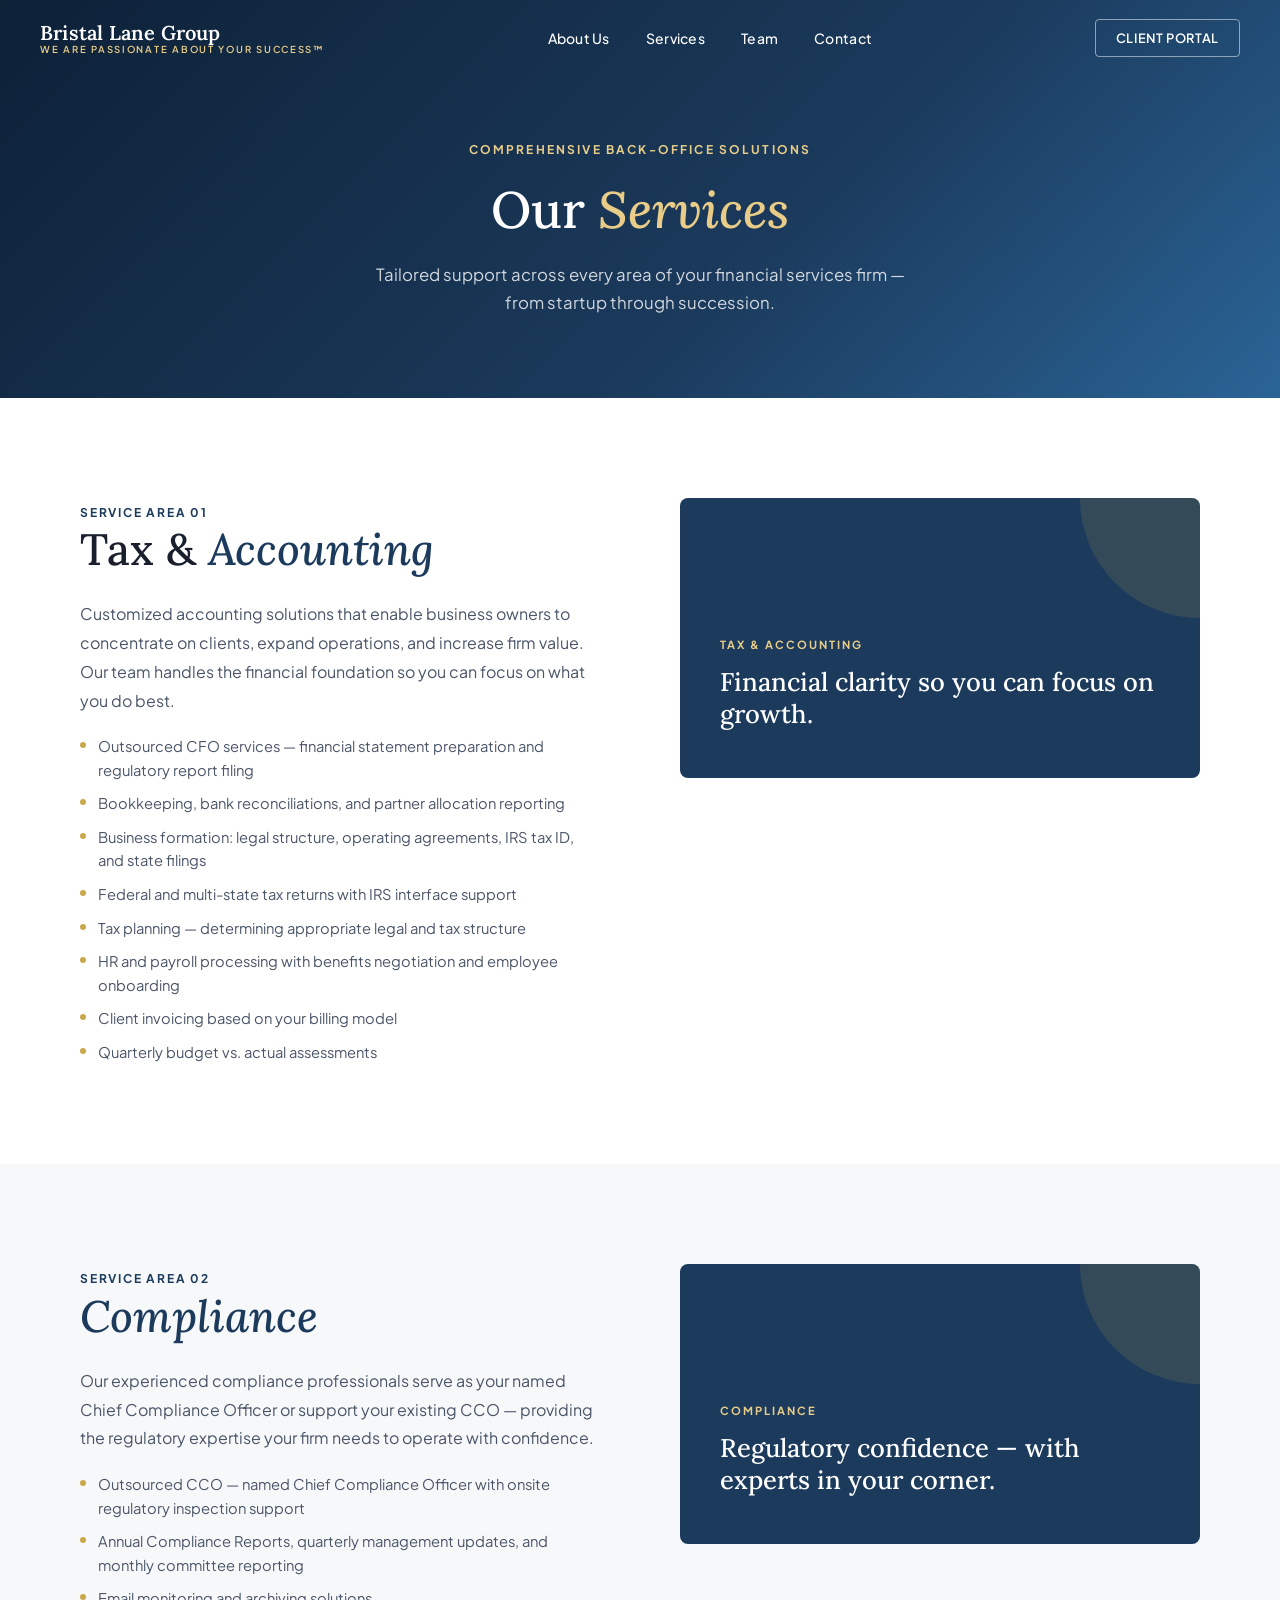
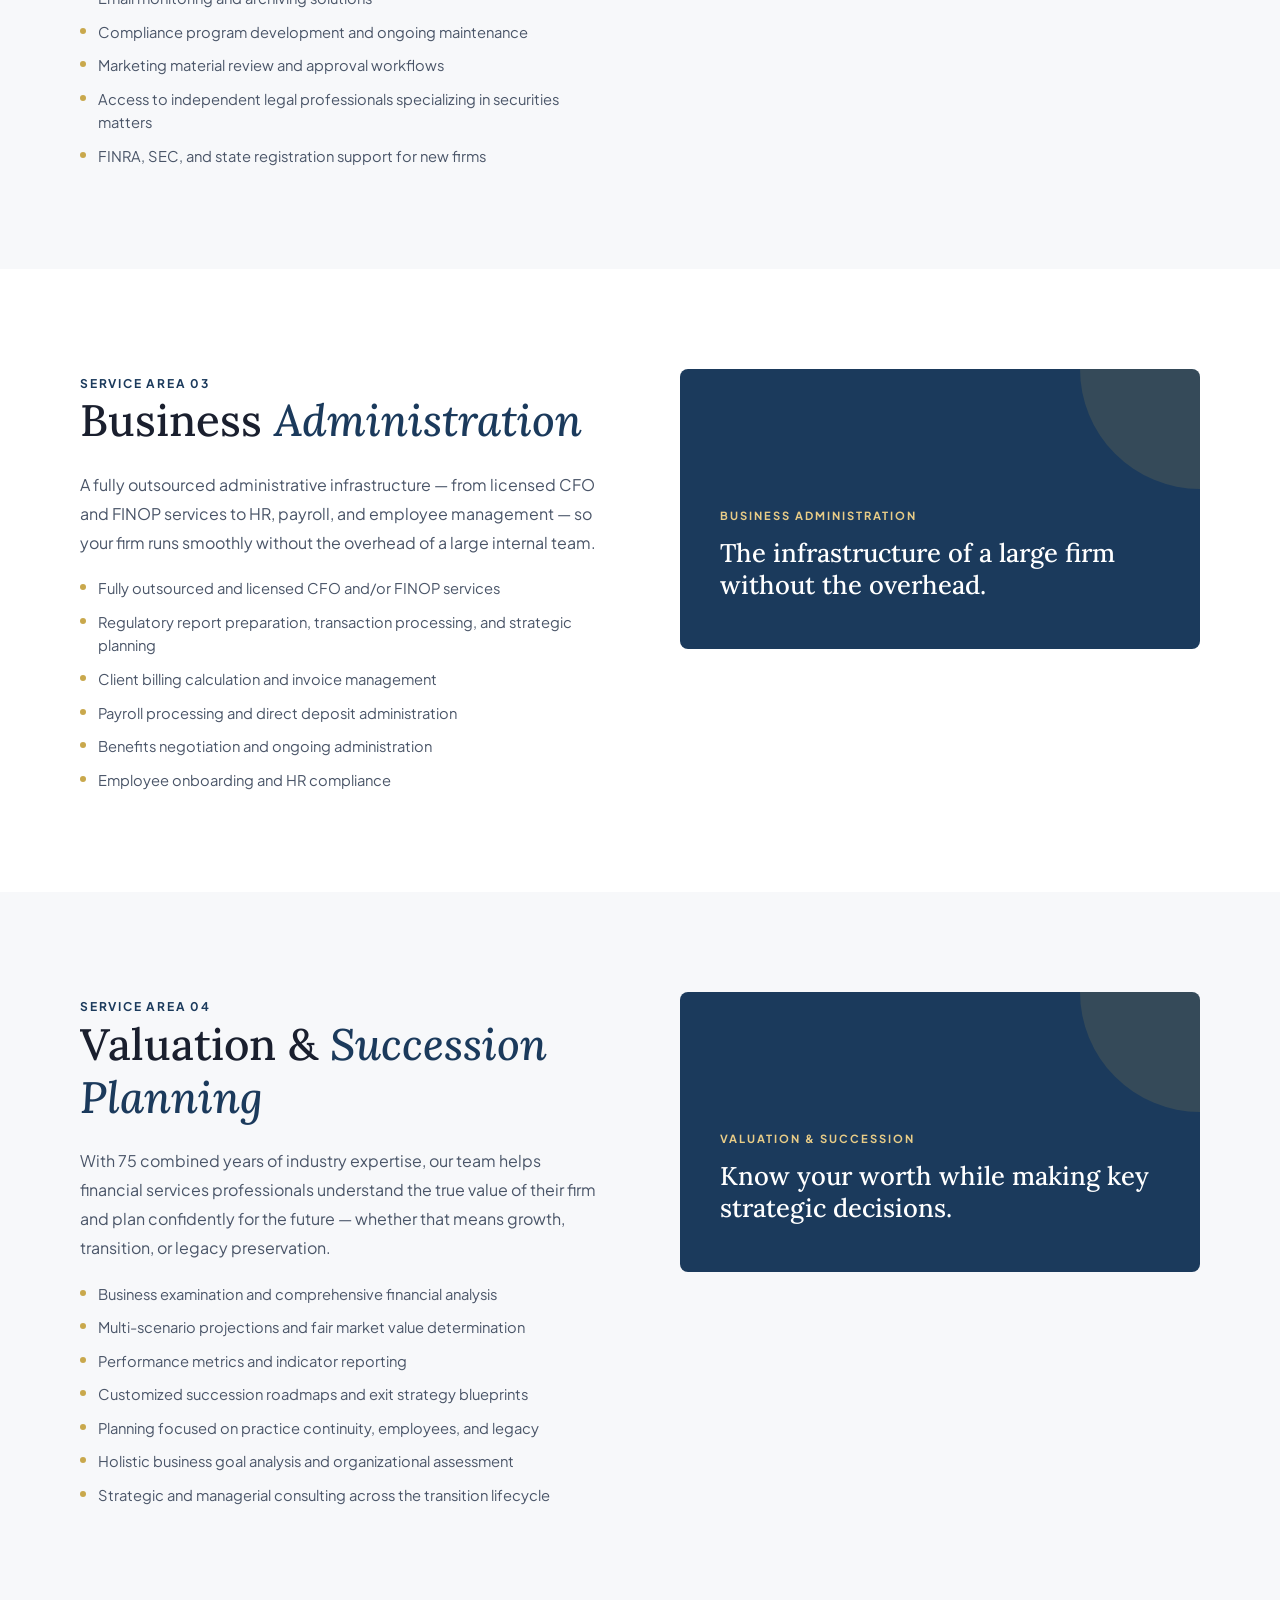
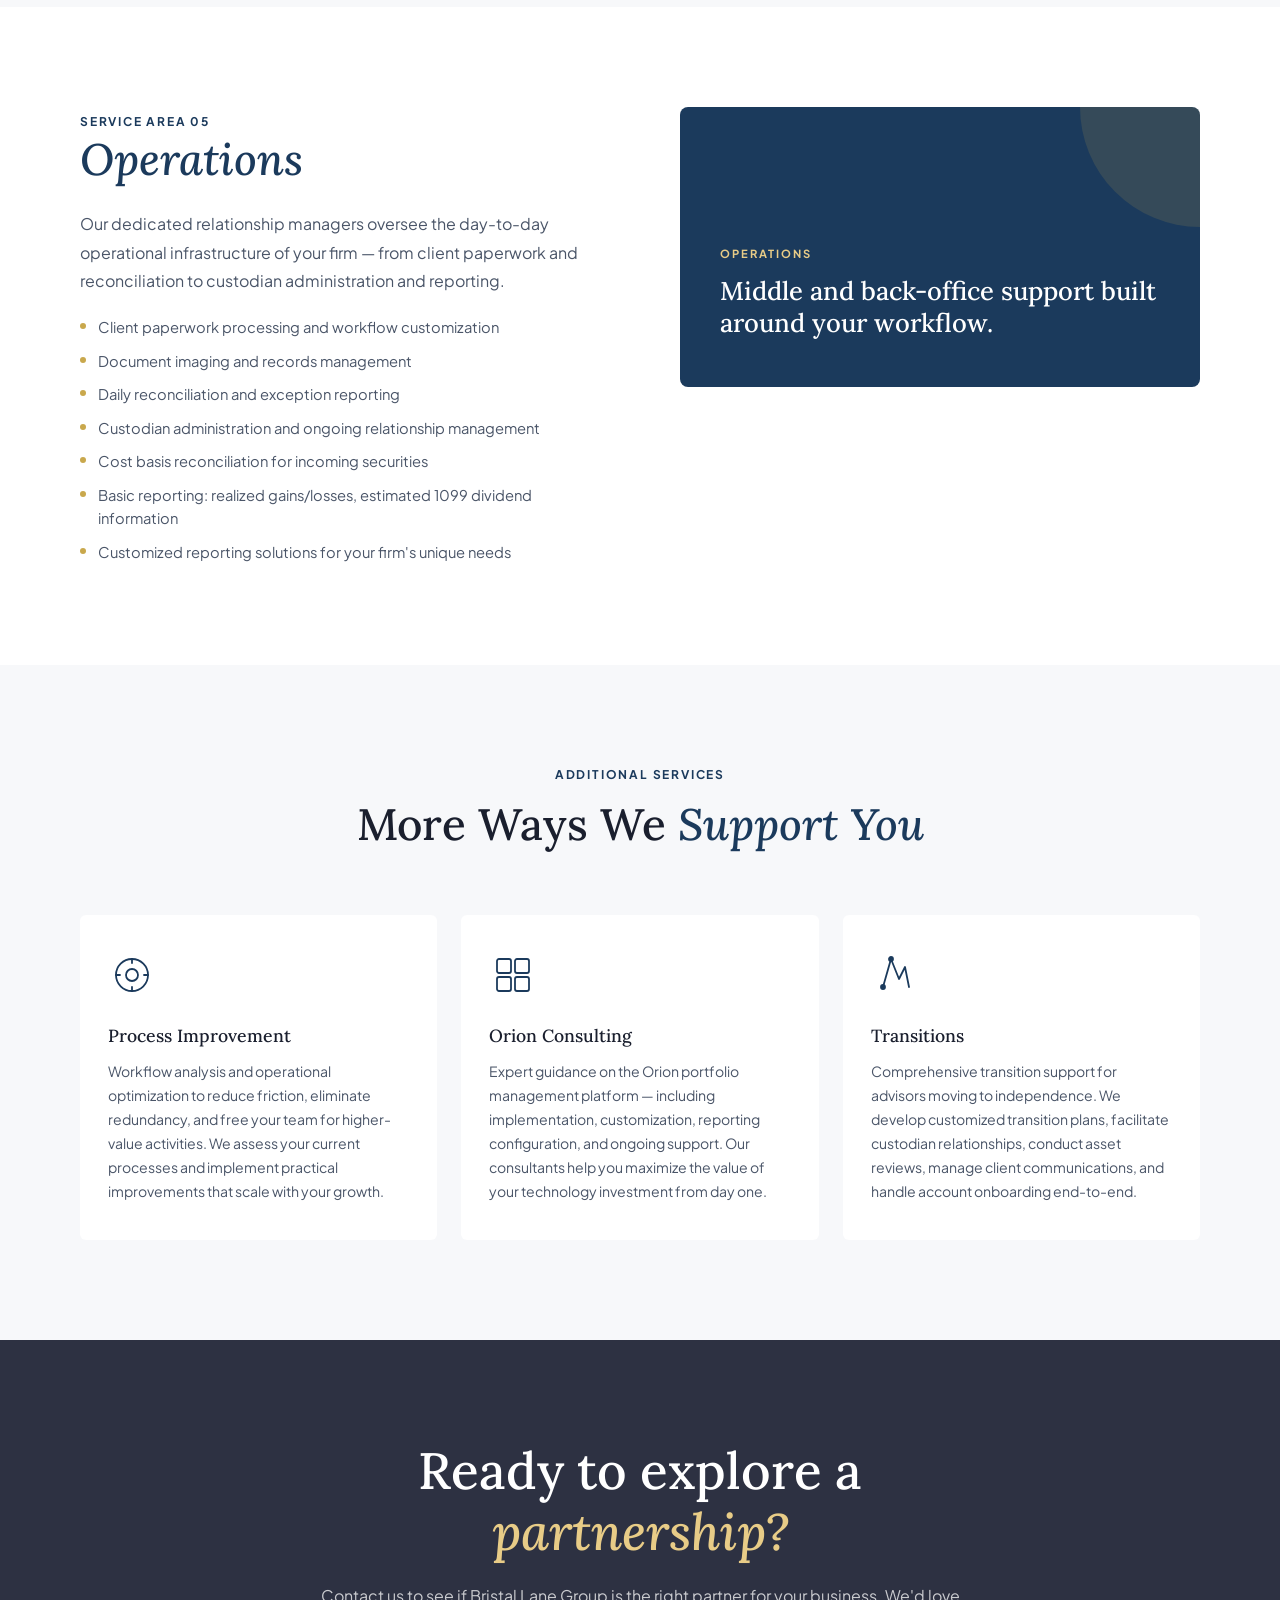
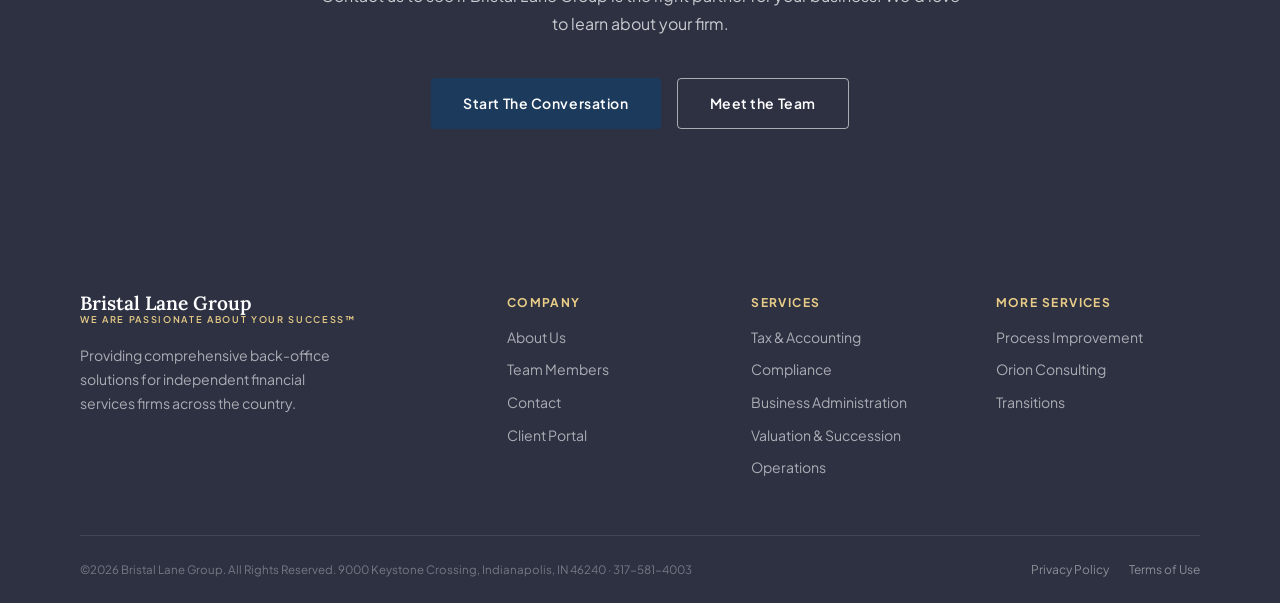
==== services.html @ e29c51ba "Initial commit: Bristal Lane Group website Co-Authored-By: Claude Sonnet 4.6 <noreply@anthropic.com>" ====
<!DOCTYPE html>
<html lang="en">
<head>
  <meta charset="UTF-8" />
  <meta name="viewport" content="width=device-width, initial-scale=1.0" />
  <title>Services — Bristal Lane Group</title>
  <link rel="preconnect" href="https://fonts.googleapis.com" />
  <link rel="preconnect" href="https://fonts.gstatic.com" crossorigin />
  <link href="https://fonts.googleapis.com/css2?family=Lora:ital,wght@0,400;0,500;0,600;0,700;1,400;1,500&family=Plus+Jakarta+Sans:wght@300;400;500;600;700&display=swap" rel="stylesheet" />
  <link rel="stylesheet" href="styles.css" />
  <style>
    .service-detail-section { padding: var(--section-pad) 0; }
    .service-detail-section:nth-child(even) { background: var(--grey-bg); }
    .service-detail-grid {
      display: grid;
      grid-template-columns: 1fr 1fr;
      gap: 80px;
      align-items: start;
    }
    .service-detail-grid.reverse { direction: rtl; }
    .service-detail-grid.reverse > * { direction: ltr; }
    .service-detail-header { margin-bottom: 24px; }
    .service-detail-header .section-eyebrow { margin-bottom: 10px; }
    .service-bullet-list { margin-top: 20px; display: flex; flex-direction: column; gap: 10px; }
    .service-bullet-list li {
      display: flex;
      gap: 12px;
      align-items: flex-start;
      font-size: 0.92rem;
      color: var(--text-mid);
      line-height: 1.6;
    }
    .service-bullet-list li::before {
      content: '';
      width: 6px; height: 6px;
      border-radius: 50%;
      background: var(--gold);
      flex-shrink: 0;
      margin-top: 7px;
    }
    .service-icon-large {
      width: 80px; height: 80px;
      color: var(--navy);
      opacity: 0.12;
      position: absolute;
      right: 0; top: 0;
    }
    .service-detail-visual {
      position: relative;
      background: var(--navy);
      border-radius: 8px;
      padding: 48px 40px;
      color: var(--white);
      min-height: 280px;
      display: flex;
      flex-direction: column;
      justify-content: flex-end;
    }
    .service-detail-visual .vis-eyebrow {
      font-size: 0.7rem;
      font-weight: 700;
      letter-spacing: 0.18em;
      text-transform: uppercase;
      color: var(--gold-light);
      margin-bottom: 12px;
    }
    .service-detail-visual h3 {
      font-family: var(--font-serif);
      font-size: 1.6rem;
      font-weight: 500;
      line-height: 1.25;
      color: var(--white);
    }
    .service-detail-visual .vis-accent {
      position: absolute;
      top: 0; right: 0;
      width: 120px; height: 120px;
      background: rgba(201,168,76,0.15);
      border-radius: 0 8px 0 100%;
    }
    @media (max-width: 1024px) {
      .service-detail-grid { grid-template-columns: 1fr; gap: 40px; }
      .service-detail-grid.reverse { direction: ltr; }
    }
  </style>
</head>
<body>

  <header class="site-header" id="site-header">
    <div class="nav-container">
      <a href="index.html" class="nav-logo">
        <div class="nav-logo-text">
          <span class="logo-name">Bristal Lane Group</span>
          <span class="logo-tagline">We are passionate about your success™</span>
        </div>
      </a>
      <nav class="nav-links">
        <a href="about.html">About Us</a>
        <a href="services.html">Services</a>
        <a href="team.html">Team</a>
        <a href="index.html#contact">Contact</a>
      </nav>
      <div class="nav-actions">
        <a href="https://www.onvio.us" class="btn-login" target="_blank" rel="noopener">Client Portal</a>
        <button class="nav-hamburger" id="nav-hamburger" aria-label="Open menu">
          <span></span><span></span><span></span>
        </button>
      </div>
    </div>
    <div class="mobile-menu" id="mobile-menu">
      <a href="about.html">About Us</a>
      <a href="services.html">Services</a>
      <a href="team.html">Team</a>
      <a href="index.html#contact">Contact</a>
      <a href="https://www.onvio.us" class="mobile-login" target="_blank" rel="noopener">Client Portal</a>
    </div>
  </header>

  <div class="page-hero">
    <div class="container">
      <p class="hero-eyebrow">Comprehensive Back-Office Solutions</p>
      <h1 class="section-heading light">Our <em>Services</em></h1>
      <p class="section-sub" style="color:rgba(255,255,255,0.8)">Tailored support across every area of your financial services firm — from startup through succession.</p>
    </div>
  </div>

  <!-- TAX & ACCOUNTING -->
  <section class="service-detail-section">
    <div class="container">
      <div class="service-detail-grid">
        <div data-reveal>
          <div class="service-detail-header">
            <span class="section-eyebrow">Service Area 01</span>
            <h2 class="section-heading">Tax &amp; <em>Accounting</em></h2>
          </div>
          <p class="body-copy">Customized accounting solutions that enable business owners to concentrate on clients, expand operations, and increase firm value. Our team handles the financial foundation so you can focus on what you do best.</p>
          <ul class="service-bullet-list">
            <li>Outsourced CFO services — financial statement preparation and regulatory report filing</li>
            <li>Bookkeeping, bank reconciliations, and partner allocation reporting</li>
            <li>Business formation: legal structure, operating agreements, IRS tax ID, and state filings</li>
            <li>Federal and multi-state tax returns with IRS interface support</li>
            <li>Tax planning — determining appropriate legal and tax structure</li>
            <li>HR and payroll processing with benefits negotiation and employee onboarding</li>
            <li>Client invoicing based on your billing model</li>
            <li>Quarterly budget vs. actual assessments</li>
          </ul>
        </div>
        <div class="service-detail-visual" data-reveal>
          <div class="vis-accent"></div>
          <p class="vis-eyebrow">Tax &amp; Accounting</p>
          <h3>Financial clarity so you can focus on growth.</h3>
        </div>
      </div>
    </div>
  </section>

  <!-- COMPLIANCE -->
  <section class="service-detail-section">
    <div class="container">
      <div class="service-detail-grid reverse">
        <div class="service-detail-visual" data-reveal>
          <div class="vis-accent"></div>
          <p class="vis-eyebrow">Compliance</p>
          <h3>Regulatory confidence — with experts in your corner.</h3>
        </div>
        <div data-reveal>
          <div class="service-detail-header">
            <span class="section-eyebrow">Service Area 02</span>
            <h2 class="section-heading"><em>Compliance</em></h2>
          </div>
          <p class="body-copy">Our experienced compliance professionals serve as your named Chief Compliance Officer or support your existing CCO — providing the regulatory expertise your firm needs to operate with confidence.</p>
          <ul class="service-bullet-list">
            <li>Outsourced CCO — named Chief Compliance Officer with onsite regulatory inspection support</li>
            <li>Annual Compliance Reports, quarterly management updates, and monthly committee reporting</li>
            <li>Email monitoring and archiving solutions</li>
            <li>Compliance program development and ongoing maintenance</li>
            <li>Marketing material review and approval workflows</li>
            <li>Access to independent legal professionals specializing in securities matters</li>
            <li>FINRA, SEC, and state registration support for new firms</li>
          </ul>
        </div>
      </div>
    </div>
  </section>

  <!-- BUSINESS ADMINISTRATION -->
  <section class="service-detail-section">
    <div class="container">
      <div class="service-detail-grid">
        <div data-reveal>
          <div class="service-detail-header">
            <span class="section-eyebrow">Service Area 03</span>
            <h2 class="section-heading">Business <em>Administration</em></h2>
          </div>
          <p class="body-copy">A fully outsourced administrative infrastructure — from licensed CFO and FINOP services to HR, payroll, and employee management — so your firm runs smoothly without the overhead of a large internal team.</p>
          <ul class="service-bullet-list">
            <li>Fully outsourced and licensed CFO and/or FINOP services</li>
            <li>Regulatory report preparation, transaction processing, and strategic planning</li>
            <li>Client billing calculation and invoice management</li>
            <li>Payroll processing and direct deposit administration</li>
            <li>Benefits negotiation and ongoing administration</li>
            <li>Employee onboarding and HR compliance</li>
          </ul>
        </div>
        <div class="service-detail-visual" data-reveal>
          <div class="vis-accent"></div>
          <p class="vis-eyebrow">Business Administration</p>
          <h3>The infrastructure of a large firm without the overhead.</h3>
        </div>
      </div>
    </div>
  </section>

  <!-- VALUATION & SUCCESSION -->
  <section class="service-detail-section">
    <div class="container">
      <div class="service-detail-grid reverse">
        <div class="service-detail-visual" data-reveal>
          <div class="vis-accent"></div>
          <p class="vis-eyebrow">Valuation &amp; Succession</p>
          <h3>Know your worth while making key strategic decisions.</h3>
        </div>
        <div data-reveal>
          <div class="service-detail-header">
            <span class="section-eyebrow">Service Area 04</span>
            <h2 class="section-heading">Valuation &amp; <em>Succession Planning</em></h2>
          </div>
          <p class="body-copy">With 75 combined years of industry expertise, our team helps financial services professionals understand the true value of their firm and plan confidently for the future — whether that means growth, transition, or legacy preservation.</p>
          <ul class="service-bullet-list">
            <li>Business examination and comprehensive financial analysis</li>
            <li>Multi-scenario projections and fair market value determination</li>
            <li>Performance metrics and indicator reporting</li>
            <li>Customized succession roadmaps and exit strategy blueprints</li>
            <li>Planning focused on practice continuity, employees, and legacy</li>
            <li>Holistic business goal analysis and organizational assessment</li>
            <li>Strategic and managerial consulting across the transition lifecycle</li>
          </ul>
        </div>
      </div>
    </div>
  </section>

  <!-- OPERATIONS -->
  <section class="service-detail-section">
    <div class="container">
      <div class="service-detail-grid">
        <div data-reveal>
          <div class="service-detail-header">
            <span class="section-eyebrow">Service Area 05</span>
            <h2 class="section-heading"><em>Operations</em></h2>
          </div>
          <p class="body-copy">Our dedicated relationship managers oversee the day-to-day operational infrastructure of your firm — from client paperwork and reconciliation to custodian administration and reporting.</p>
          <ul class="service-bullet-list">
            <li>Client paperwork processing and workflow customization</li>
            <li>Document imaging and records management</li>
            <li>Daily reconciliation and exception reporting</li>
            <li>Custodian administration and ongoing relationship management</li>
            <li>Cost basis reconciliation for incoming securities</li>
            <li>Basic reporting: realized gains/losses, estimated 1099 dividend information</li>
            <li>Customized reporting solutions for your firm's unique needs</li>
          </ul>
        </div>
        <div class="service-detail-visual" data-reveal>
          <div class="vis-accent"></div>
          <p class="vis-eyebrow">Operations</p>
          <h3>Middle and back-office support built around your workflow.</h3>
        </div>
      </div>
    </div>
  </section>

  <!-- PROCESS IMPROVEMENT + ORION + TRANSITIONS -->
  <section class="services-section" style="background:var(--grey-bg);">
    <div class="container">
      <div class="section-header" data-reveal>
        <span class="section-eyebrow">Additional Services</span>
        <h2 class="section-heading">More Ways We <em>Support You</em></h2>
      </div>
      <div class="services-grid" style="grid-template-columns:repeat(3,1fr);">
        <div class="service-card" data-reveal>
          <svg class="service-icon" viewBox="0 0 48 48" fill="none" stroke="currentColor" stroke-width="1.8" stroke-linecap="round" stroke-linejoin="round">
            <circle cx="24" cy="24" r="16"/><path d="M24 8v4M24 36v4M8 24h4M36 24h4"/><circle cx="24" cy="24" r="6"/>
          </svg>
          <h3>Process Improvement</h3>
          <p>Workflow analysis and operational optimization to reduce friction, eliminate redundancy, and free your team for higher-value activities. We assess your current processes and implement practical improvements that scale with your growth.</p>
        </div>
        <div class="service-card" data-reveal>
          <svg class="service-icon" viewBox="0 0 48 48" fill="none" stroke="currentColor" stroke-width="1.8" stroke-linecap="round" stroke-linejoin="round">
            <rect x="8" y="8" width="14" height="14" rx="2"/><rect x="26" y="8" width="14" height="14" rx="2"/><rect x="8" y="26" width="14" height="14" rx="2"/><rect x="26" y="26" width="14" height="14" rx="2"/>
          </svg>
          <h3>Orion Consulting</h3>
          <p>Expert guidance on the Orion portfolio management platform — including implementation, customization, reporting configuration, and ongoing support. Our consultants help you maximize the value of your technology investment from day one.</p>
        </div>
        <div class="service-card" data-reveal>
          <svg class="service-icon" viewBox="0 0 48 48" fill="none" stroke="currentColor" stroke-width="1.8" stroke-linecap="round" stroke-linejoin="round">
            <path d="M12 36l8-28 8 20 6-12 4 20"/><circle cx="12" cy="36" r="2" fill="currentColor"/><circle cx="20" cy="8" r="2" fill="currentColor"/>
          </svg>
          <h3>Transitions</h3>
          <p>Comprehensive transition support for advisors moving to independence. We develop customized transition plans, facilitate custodian relationships, conduct asset reviews, manage client communications, and handle account onboarding end-to-end.</p>
        </div>
      </div>
    </div>
  </section>

  <!-- CTA -->
  <section class="cta-banner">
    <div class="container">
      <div class="cta-inner" data-reveal>
        <h2>Ready to explore a <em>partnership?</em></h2>
        <p>Contact us to see if Bristal Lane Group is the right partner for your business. We'd love to learn about your firm.</p>
        <div class="cta-buttons">
          <a href="index.html#contact" class="btn-primary">Start The Conversation</a>
          <a href="team.html" class="btn-outline">Meet the Team</a>
        </div>
      </div>
    </div>
  </section>

  <footer class="site-footer">
    <div class="container">
      <div class="footer-top">
        <div class="footer-brand">
          <div class="footer-logo-text">
            <span class="logo-name">Bristal Lane Group</span>
            <span class="logo-tagline">We are passionate about your success™</span>
          </div>
          <p>Providing comprehensive back-office solutions for independent financial services firms across the country.</p>
        </div>
        <div class="footer-links">
          <div class="footer-col">
            <h4>Company</h4>
            <a href="about.html">About Us</a>
            <a href="team.html">Team Members</a>
            <a href="index.html#contact">Contact</a>
            <a href="https://www.onvio.us" target="_blank" rel="noopener">Client Portal</a>
          </div>
          <div class="footer-col">
            <h4>Services</h4>
            <a href="services.html">Tax &amp; Accounting</a>
            <a href="services.html">Compliance</a>
            <a href="services.html">Business Administration</a>
            <a href="services.html">Valuation &amp; Succession</a>
            <a href="services.html">Operations</a>
          </div>
          <div class="footer-col">
            <h4>More Services</h4>
            <a href="services.html">Process Improvement</a>
            <a href="services.html">Orion Consulting</a>
            <a href="services.html">Transitions</a>
          </div>
        </div>
      </div>
      <div class="footer-bottom">
        <p class="footer-legal">&copy;2026 Bristal Lane Group. All Rights Reserved. 9000 Keystone Crossing, Indianapolis, IN 46240 &middot; 317-581-4003</p>
        <div class="footer-bottom-links">
          <a href="#">Privacy Policy</a>
          <a href="#">Terms of Use</a>
        </div>
      </div>
    </div>
  </footer>

  <script src="main.js"></script>
</body>
</html>
---- styles.css ----
/* ============================================
   BRISTAL LANE GROUP — STYLES
   Brand Colors:
   --navy:       #1B3A5C
   --blue-mid:   #2A6496
   --gold:       #C9A84C
   --charcoal:   #2D3142
   --slate:      #4A5568
   --grey-light: #E2E8F0
   ============================================ */

*, *::before, *::after { box-sizing: border-box; margin: 0; padding: 0; }

:root {
  --navy:       #1B3A5C;
  --navy-dark:  #122844;
  --blue-mid:   #2A6496;
  --blue-light: #5B9EC9;
  --gold:       #C9A84C;
  --gold-light: #E8CC87;
  --charcoal:   #2D3142;
  --slate:      #4A5568;
  --grey-dark:  #3D4452;
  --grey-light: #E2E8F0;
  --grey-bg:    #F7F8FA;
  --white:      #FFFFFF;
  --text-dark:  #1A1F2E;
  --text-mid:   #4A5568;
  --text-light: #8896A8;

  --font-serif: 'Lora', Georgia, serif;
  --font-sans:  'Plus Jakarta Sans', 'Avenir Next LT Pro', system-ui, sans-serif;

  --radius: 4px;
  --transition: 0.3s ease;
  --container: 1200px;
  --section-pad: 100px;
}

html { scroll-behavior: smooth; font-size: 16px; }

body {
  font-family: var(--font-sans);
  color: var(--text-dark);
  background: var(--white);
  line-height: 1.6;
  -webkit-font-smoothing: antialiased;
}

img { display: block; width: 100%; height: 100%; object-fit: cover; }
a { text-decoration: none; color: inherit; }
ul { list-style: none; }
button { cursor: pointer; border: none; background: none; font-family: inherit; }
input, select, textarea { font-family: inherit; }

.container {
  max-width: var(--container);
  margin: 0 auto;
  padding: 0 40px;
}

/* ---------- TYPOGRAPHY ---------- */
.section-eyebrow {
  font-family: var(--font-sans);
  font-size: 0.75rem;
  font-weight: 700;
  letter-spacing: 0.15em;
  text-transform: uppercase;
  color: var(--navy);
  margin-bottom: 14px;
}
.section-eyebrow.light { color: var(--gold-light); }

.section-heading {
  font-family: var(--font-serif);
  font-size: clamp(2rem, 3.5vw, 2.75rem);
  font-weight: 500;
  line-height: 1.2;
  color: var(--text-dark);
  margin-bottom: 20px;
}
.section-heading.light { color: var(--white); }
.section-heading em { font-style: italic; color: var(--navy); }
.section-heading.light em { color: var(--gold-light); }

.section-sub {
  font-size: 1.05rem;
  color: var(--text-mid);
  max-width: 560px;
  margin: 0 auto;
  line-height: 1.7;
}

.body-copy {
  font-size: 1rem;
  color: var(--text-mid);
  line-height: 1.8;
  margin-bottom: 16px;
}
.body-copy.light { color: rgba(255,255,255,0.82); }

/* ---------- BUTTONS ---------- */
.btn-primary {
  display: inline-flex;
  align-items: center;
  gap: 8px;
  background: var(--navy);
  color: var(--white);
  font-family: var(--font-sans);
  font-size: 0.875rem;
  font-weight: 600;
  letter-spacing: 0.04em;
  padding: 14px 32px;
  border-radius: var(--radius);
  transition: background var(--transition), transform var(--transition);
}
.btn-primary:hover { background: var(--navy-dark); transform: translateY(-1px); }
.btn-primary.full-width { width: 100%; justify-content: center; }

.btn-outline {
  display: inline-flex;
  align-items: center;
  gap: 8px;
  background: transparent;
  color: var(--white);
  font-family: var(--font-sans);
  font-size: 0.875rem;
  font-weight: 600;
  letter-spacing: 0.04em;
  padding: 13px 32px;
  border-radius: var(--radius);
  border: 1.5px solid rgba(255,255,255,0.6);
  transition: border-color var(--transition), background var(--transition);
}
.btn-outline:hover { border-color: var(--white); background: rgba(255,255,255,0.08); }

.btn-text-link {
  display: inline-flex;
  align-items: center;
  gap: 6px;
  font-family: var(--font-sans);
  font-size: 0.875rem;
  font-weight: 600;
  color: var(--navy);
  letter-spacing: 0.02em;
  transition: gap var(--transition), color var(--transition);
}
.btn-text-link:hover { gap: 10px; color: var(--navy-dark); }
.btn-text-link .arrow { transition: transform var(--transition); }
.btn-text-link:hover .arrow { transform: translateX(3px); }
.btn-text-link.small { font-size: 0.8rem; }

/* ---------- NAVIGATION ---------- */
.site-header {
  position: fixed;
  top: 0; left: 0; right: 0;
  z-index: 100;
  transition: background var(--transition), box-shadow var(--transition);
}
.site-header.scrolled {
  background: var(--white);
  box-shadow: 0 1px 0 rgba(0,0,0,0.08);
}

.nav-container {
  display: flex;
  align-items: center;
  justify-content: space-between;
  height: 76px;
  padding: 0 40px;
  max-width: 1400px;
  margin: 0 auto;
}

.nav-logo {
  flex-shrink: 0;
  display: flex;
  align-items: center;
}
.nav-logo-text {
  display: flex;
  flex-direction: column;
  line-height: 1.1;
}
.nav-logo-text .logo-name {
  font-family: var(--font-serif);
  font-size: 1.25rem;
  font-weight: 600;
  color: var(--white);
  letter-spacing: 0.01em;
  transition: color var(--transition);
}
.nav-logo-text .logo-tagline {
  font-size: 0.6rem;
  font-weight: 600;
  letter-spacing: 0.18em;
  text-transform: uppercase;
  color: var(--gold-light);
  transition: color var(--transition);
}
.site-header.scrolled .nav-logo-text .logo-name { color: var(--navy); }
.site-header.scrolled .nav-logo-text .logo-tagline { color: var(--gold); }

.nav-links {
  display: flex;
  align-items: center;
  gap: 36px;
}
.nav-links a {
  font-size: 0.875rem;
  font-weight: 500;
  color: var(--white);
  letter-spacing: 0.02em;
  transition: color var(--transition);
  position: relative;
}
.nav-links a::after {
  content: '';
  position: absolute;
  bottom: -3px; left: 0;
  width: 0; height: 1.5px;
  background: var(--gold-light);
  transition: width var(--transition);
}
.nav-links a:hover::after { width: 100%; }
.site-header.scrolled .nav-links a { color: var(--text-dark); }
.site-header.scrolled .nav-links a::after { background: var(--navy); }

.nav-actions { display: flex; align-items: center; gap: 16px; }

.btn-login {
  font-size: 0.8rem;
  font-weight: 600;
  letter-spacing: 0.05em;
  text-transform: uppercase;
  color: var(--white);
  border: 1.5px solid rgba(255,255,255,0.5);
  padding: 8px 20px;
  border-radius: var(--radius);
  transition: all var(--transition);
}
.btn-login:hover { background: var(--white); color: var(--navy); border-color: var(--white); }
.site-header.scrolled .btn-login { color: var(--navy); border-color: var(--navy); }
.site-header.scrolled .btn-login:hover { background: var(--navy); color: var(--white); }

.nav-hamburger {
  display: none;
  flex-direction: column;
  gap: 5px;
  padding: 4px;
}
.nav-hamburger span {
  display: block;
  width: 22px; height: 2px;
  background: var(--white);
  border-radius: 2px;
  transition: background var(--transition);
}
.site-header.scrolled .nav-hamburger span { background: var(--text-dark); }

.mobile-menu {
  display: none;
  flex-direction: column;
  background: var(--white);
  padding: 20px 40px 28px;
  border-top: 1px solid var(--grey-light);
  gap: 4px;
}
.mobile-menu a {
  font-size: 0.95rem;
  font-weight: 500;
  color: var(--text-dark);
  padding: 10px 0;
  border-bottom: 1px solid var(--grey-light);
}
.mobile-menu .mobile-login {
  margin-top: 12px;
  border: 1.5px solid var(--navy);
  color: var(--navy);
  border-radius: var(--radius);
  text-align: center;
  padding: 12px;
  font-weight: 600;
}
.mobile-menu.open { display: flex; }

/* ---------- HERO ---------- */
.hero {
  position: relative;
  min-height: 100vh;
  display: flex;
  align-items: center;
  overflow: hidden;
  background: linear-gradient(135deg, #0d2137 0%, #1B3A5C 50%, #2A6496 100%);
}

.hero-overlay {
  position: absolute;
  inset: 0;
  background: linear-gradient(
    105deg,
    rgba(13, 33, 55, 0.92) 0%,
    rgba(27, 58, 92, 0.78) 60%,
    rgba(42, 100, 150, 0.45) 100%
  );
  z-index: 1;
}

.hero-shapes {
  position: absolute;
  right: 0;
  top: 0;
  bottom: 0;
  width: 60%;
  z-index: 2;
  pointer-events: none;
  overflow: hidden;
  opacity: 0.18;
}

.hero-content {
  position: relative;
  z-index: 3;
  max-width: var(--container);
  margin: 0 auto;
  padding: 120px 40px 80px;
  width: 100%;
}

.hero-eyebrow {
  font-size: 0.75rem;
  font-weight: 700;
  letter-spacing: 0.18em;
  text-transform: uppercase;
  color: var(--gold-light);
  margin-bottom: 20px;
  opacity: 0;
  animation: fadeUp 0.8s 0.2s forwards;
}

.hero-headline {
  font-family: var(--font-serif);
  font-size: clamp(3rem, 6vw, 5.5rem);
  font-weight: 500;
  line-height: 1.1;
  color: var(--white);
  margin-bottom: 24px;
  max-width: 680px;
  opacity: 0;
  animation: fadeUp 0.8s 0.4s forwards;
}
.hero-headline em {
  font-style: italic;
  color: var(--gold-light);
}

.hero-sub {
  font-size: 1.1rem;
  color: rgba(255,255,255,0.82);
  max-width: 520px;
  line-height: 1.75;
  margin-bottom: 40px;
  opacity: 0;
  animation: fadeUp 0.8s 0.6s forwards;
}

.hero-ctas {
  display: flex;
  gap: 16px;
  flex-wrap: wrap;
  opacity: 0;
  animation: fadeUp 0.8s 0.8s forwards;
}

.hero-scroll-indicator {
  position: absolute;
  bottom: 36px;
  left: 50%;
  transform: translateX(-50%);
  z-index: 3;
  display: flex;
  flex-direction: column;
  align-items: center;
  gap: 8px;
  color: rgba(255,255,255,0.5);
  font-size: 0.7rem;
  letter-spacing: 0.1em;
  text-transform: uppercase;
}
.hero-scroll-indicator span {
  display: block;
  width: 1px;
  height: 40px;
  background: rgba(255,255,255,0.3);
  position: relative;
  overflow: hidden;
}
.hero-scroll-indicator span::after {
  content: '';
  position: absolute;
  top: -100%;
  left: 0;
  width: 100%;
  height: 100%;
  background: var(--gold-light);
  animation: scrollLine 1.8s ease-in-out infinite;
}

@keyframes scrollLine {
  0% { top: -100%; }
  100% { top: 100%; }
}

@keyframes fadeUp {
  from { opacity: 0; transform: translateY(24px); }
  to   { opacity: 1; transform: translateY(0); }
}

/* ---------- TRUST BAR ---------- */
.trust-bar {
  background: var(--charcoal);
  padding: 14px 0;
  overflow: hidden;
  white-space: nowrap;
}
.trust-bar-inner {
  display: inline-flex;
  gap: 28px;
  animation: marquee 28s linear infinite;
  font-size: 0.78rem;
  font-weight: 600;
  letter-spacing: 0.12em;
  text-transform: uppercase;
  color: rgba(255,255,255,0.75);
}
.trust-bar-inner .dot { color: var(--gold); opacity: 0.7; }

@keyframes marquee {
  from { transform: translateX(0); }
  to   { transform: translateX(-50%); }
}

/* ---------- INTRO SECTION ---------- */
.intro-section {
  padding: var(--section-pad) 0;
  background: var(--white);
}

.intro-grid {
  display: grid;
  grid-template-columns: 1fr 1fr;
  gap: 80px;
  align-items: center;
}

.intro-text { padding-right: 20px; }
.intro-text .section-heading { margin-bottom: 24px; }

.intro-stats {
  display: grid;
  grid-template-columns: 1fr 1fr;
  gap: 16px;
}

.stat-card {
  background: var(--grey-bg);
  border-radius: 6px;
  padding: 32px 24px;
  display: flex;
  flex-direction: column;
  gap: 6px;
  border-bottom: 3px solid transparent;
  transition: border-color var(--transition), transform var(--transition);
}
.stat-card:hover { border-color: var(--navy); transform: translateY(-2px); }
.stat-card.accent { background: var(--navy); }
.stat-card.accent .stat-number,
.stat-card.accent .stat-label { color: var(--white); }
.stat-card.accent .stat-label { opacity: 0.75; }

.stat-number {
  font-family: var(--font-serif);
  font-size: 2.4rem;
  font-weight: 600;
  color: var(--text-dark);
  line-height: 1;
}
.stat-label {
  font-size: 0.78rem;
  font-weight: 600;
  letter-spacing: 0.08em;
  text-transform: uppercase;
  color: var(--text-light);
}

/* ---------- SERVICES SECTION ---------- */
.services-section {
  padding: var(--section-pad) 0;
  background: var(--grey-bg);
}

.section-header {
  text-align: center;
  margin-bottom: 64px;
}
.section-header .section-eyebrow { display: block; }
.section-header .section-heading { margin-bottom: 16px; }

.services-grid {
  display: grid;
  grid-template-columns: repeat(4, 1fr);
  gap: 24px;
}

.service-card {
  background: var(--white);
  border-radius: 6px;
  padding: 36px 28px;
  position: relative;
  overflow: hidden;
  transition: transform var(--transition), box-shadow var(--transition);
}
.service-card::before {
  content: '';
  position: absolute;
  top: 0; left: 0; right: 0;
  height: 3px;
  background: var(--gold);
  transform: scaleX(0);
  transform-origin: left;
  transition: transform 0.4s ease;
}
.service-card:hover { transform: translateY(-4px); box-shadow: 0 12px 40px rgba(0,0,0,0.08); }
.service-card:hover::before { transform: scaleX(1); }

.service-icon {
  width: 48px; height: 48px;
  color: var(--navy);
  margin-bottom: 20px;
}
.service-card h3 {
  font-family: var(--font-serif);
  font-size: 1.1rem;
  font-weight: 500;
  color: var(--text-dark);
  margin-bottom: 12px;
  line-height: 1.3;
}
.service-card p {
  font-size: 0.88rem;
  color: var(--text-mid);
  line-height: 1.7;
}

/* ---------- ADVISOR / ABOUT SECTION ---------- */
.about-section {
  position: relative;
  padding: var(--section-pad) 0;
  overflow: hidden;
  min-height: 620px;
  display: flex;
  align-items: center;
  background: linear-gradient(135deg, #0d2137 0%, #1B3A5C 60%, #2A6496 100%);
}

.about-overlay {
  position: absolute;
  inset: 0;
  background: linear-gradient(90deg, rgba(13,33,55,0.96) 40%, rgba(27,58,92,0.7) 100%);
}

.about-content {
  position: relative;
  z-index: 1;
  max-width: 700px;
}

.about-pillars {
  display: grid;
  grid-template-columns: repeat(3, 1fr);
  gap: 32px;
  margin: 36px 0 44px;
}

.about-pillar { position: relative; }
.pillar-line {
  width: 32px; height: 2px;
  background: var(--gold);
  margin-bottom: 14px;
}
.about-pillar h4 {
  font-family: var(--font-serif);
  font-size: 1.05rem;
  font-weight: 500;
  color: var(--white);
  margin-bottom: 8px;
}
.about-pillar p {
  font-size: 0.88rem;
  color: rgba(255,255,255,0.72);
  line-height: 1.65;
}

/* ---------- WHY SECTION ---------- */
.why-section {
  padding: var(--section-pad) 0;
  background: var(--white);
}

.why-grid {
  display: grid;
  grid-template-columns: 1fr 1fr;
  gap: 80px;
  align-items: center;
}

.why-accent-block {
  background: var(--navy);
  color: var(--white);
  padding: 32px 36px;
  border-radius: 4px;
  margin-top: 32px;
}
.accent-quote {
  font-family: var(--font-serif);
  font-size: 1.15rem;
  font-style: italic;
  line-height: 1.6;
  color: var(--white);
  margin-bottom: 12px;
}
.accent-attr {
  font-size: 0.78rem;
  font-weight: 600;
  letter-spacing: 0.08em;
  text-transform: uppercase;
  color: var(--gold-light);
}

.why-list {
  display: flex;
  flex-direction: column;
  gap: 24px;
  margin-top: 32px;
}
.why-list li {
  display: grid;
  grid-template-columns: 32px 1fr;
  gap: 16px;
  align-items: start;
}
.why-check {
  width: 28px; height: 28px;
  background: var(--gold-light);
  border-radius: 50%;
  display: flex;
  align-items: center;
  justify-content: center;
  flex-shrink: 0;
  margin-top: 2px;
}
.why-check svg {
  width: 14px; height: 14px;
  color: var(--navy);
}
.why-list li strong {
  display: block;
  font-size: 0.95rem;
  font-weight: 600;
  color: var(--text-dark);
  margin-bottom: 4px;
}
.why-list li p {
  font-size: 0.88rem;
  color: var(--text-mid);
  line-height: 1.65;
}

/* ---------- TEAM SECTION ---------- */
.team-section {
  padding: var(--section-pad) 0;
  background: var(--grey-bg);
}

.team-grid {
  display: grid;
  grid-template-columns: repeat(3, 1fr);
  gap: 28px;
}

.team-card {
  background: var(--white);
  border-radius: 6px;
  padding: 32px 28px;
  transition: transform var(--transition), box-shadow var(--transition);
  border-bottom: 3px solid transparent;
}
.team-card:hover { transform: translateY(-4px); box-shadow: 0 12px 40px rgba(0,0,0,0.08); border-color: var(--navy); }

.team-avatar {
  width: 80px; height: 80px;
  border-radius: 50%;
  background: var(--navy);
  display: flex;
  align-items: center;
  justify-content: center;
  margin-bottom: 16px;
  font-family: var(--font-serif);
  font-size: 1.3rem;
  color: var(--white);
  font-weight: 500;
  flex-shrink: 0;
  overflow: hidden;
}
.team-avatar img {
  width: 100%; height: 100%;
  object-fit: cover;
  object-position: center top;
  border-radius: 50%;
}
.team-card h3 {
  font-family: var(--font-serif);
  font-size: 1.1rem;
  font-weight: 500;
  color: var(--text-dark);
  margin-bottom: 4px;
}
.team-card .team-title {
  font-size: 0.8rem;
  font-weight: 600;
  letter-spacing: 0.06em;
  text-transform: uppercase;
  color: var(--navy);
}
.team-card .team-dept {
  font-size: 0.8rem;
  color: var(--text-light);
  margin-top: 2px;
}

/* ---------- CTA BANNER ---------- */
.cta-banner {
  background: var(--charcoal);
  padding: 100px 0;
}

.cta-inner {
  text-align: center;
  max-width: 640px;
  margin: 0 auto;
}
.cta-inner h2 {
  font-family: var(--font-serif);
  font-size: clamp(2.2rem, 4vw, 3.2rem);
  font-weight: 500;
  color: var(--white);
  line-height: 1.2;
  margin-bottom: 20px;
}
.cta-inner h2 em { font-style: italic; color: var(--gold-light); }
.cta-inner p {
  font-size: 1rem;
  color: rgba(255,255,255,0.75);
  line-height: 1.75;
  margin-bottom: 40px;
}
.cta-buttons { display: flex; gap: 16px; justify-content: center; flex-wrap: wrap; }

/* ---------- CONTACT ---------- */
.contact-section {
  padding: var(--section-pad) 0;
  background: var(--white);
}

.contact-grid {
  display: grid;
  grid-template-columns: 1fr 1.4fr;
  gap: 80px;
  align-items: start;
}

.contact-details {
  display: flex;
  flex-direction: column;
  gap: 16px;
  margin-top: 32px;
}
.contact-item {
  display: flex;
  align-items: flex-start;
  gap: 12px;
  font-size: 0.9rem;
  color: var(--text-mid);
}
.contact-item svg { width: 20px; height: 20px; flex-shrink: 0; color: var(--navy); margin-top: 1px; }
.contact-item a { color: var(--navy); font-weight: 500; }
.contact-item a:hover { text-decoration: underline; }

.contact-form { display: flex; flex-direction: column; gap: 18px; }

.form-row { display: grid; grid-template-columns: 1fr 1fr; gap: 18px; }

.form-group { display: flex; flex-direction: column; gap: 6px; }
.form-group label {
  font-size: 0.8rem;
  font-weight: 600;
  letter-spacing: 0.04em;
  color: var(--text-dark);
  text-transform: uppercase;
}
.form-group input,
.form-group select,
.form-group textarea {
  padding: 12px 16px;
  border: 1.5px solid var(--grey-light);
  border-radius: var(--radius);
  font-size: 0.95rem;
  color: var(--text-dark);
  background: var(--white);
  transition: border-color var(--transition);
  outline: none;
  appearance: none;
}
.form-group input:focus,
.form-group select:focus,
.form-group textarea:focus {
  border-color: var(--navy);
  box-shadow: 0 0 0 3px rgba(27,58,92,0.08);
}
.form-group input::placeholder,
.form-group textarea::placeholder { color: #aaa; }
.form-group textarea { resize: vertical; min-height: 110px; }
.form-group select {
  background-image: url("data:image/svg+xml,%3Csvg xmlns='http://www.w3.org/2000/svg' width='12' height='8' viewBox='0 0 12 8'%3E%3Cpath d='M1 1l5 5 5-5' stroke='%234A5568' stroke-width='1.5' fill='none' stroke-linecap='round'/%3E%3C/svg%3E");
  background-repeat: no-repeat;
  background-position: right 14px center;
  padding-right: 38px;
}

/* ---------- FOOTER ---------- */
.site-footer {
  background: var(--charcoal);
  color: var(--white);
  padding: 64px 0 0;
}

.footer-top {
  display: grid;
  grid-template-columns: 1fr 2fr;
  gap: 80px;
  padding-bottom: 56px;
  border-bottom: 1px solid rgba(255,255,255,0.1);
}

.footer-brand { max-width: 280px; }
.footer-logo-text {
  display: flex;
  flex-direction: column;
  line-height: 1.1;
  margin-bottom: 20px;
}
.footer-logo-text .logo-name {
  font-family: var(--font-serif);
  font-size: 1.2rem;
  font-weight: 600;
  color: var(--white);
}
.footer-logo-text .logo-tagline {
  font-size: 0.58rem;
  font-weight: 600;
  letter-spacing: 0.18em;
  text-transform: uppercase;
  color: var(--gold-light);
}
.footer-brand p {
  font-size: 0.88rem;
  color: rgba(255,255,255,0.6);
  line-height: 1.7;
}

.footer-links {
  display: grid;
  grid-template-columns: repeat(3, 1fr);
  gap: 40px;
}
.footer-col { display: flex; flex-direction: column; gap: 10px; }
.footer-col h4 {
  font-size: 0.75rem;
  font-weight: 700;
  letter-spacing: 0.12em;
  text-transform: uppercase;
  color: var(--gold-light);
  margin-bottom: 4px;
}
.footer-col a {
  font-size: 0.88rem;
  color: rgba(255,255,255,0.6);
  transition: color var(--transition);
}
.footer-col a:hover { color: var(--white); }

.footer-bottom {
  padding: 24px 0;
  display: flex;
  align-items: center;
  justify-content: space-between;
  gap: 24px;
  flex-wrap: wrap;
}
.footer-legal {
  font-size: 0.72rem;
  color: rgba(255,255,255,0.35);
  line-height: 1.65;
  max-width: 660px;
}
.footer-bottom-links {
  display: flex;
  gap: 20px;
  flex-shrink: 0;
}
.footer-bottom-links a {
  font-size: 0.75rem;
  color: rgba(255,255,255,0.45);
  transition: color var(--transition);
}
.footer-bottom-links a:hover { color: var(--white); }

/* ---------- PAGE HERO (inner pages) ---------- */
.page-hero {
  background: linear-gradient(135deg, #0d2137 0%, #1B3A5C 60%, #2A6496 100%);
  padding: 140px 0 80px;
  text-align: center;
}
.page-hero .hero-eyebrow { opacity: 1; animation: none; }
.page-hero .section-heading.light { font-size: clamp(2.4rem, 4vw, 3.5rem); }

/* ---------- SCROLL REVEAL ---------- */
[data-reveal] {
  opacity: 0;
  transform: translateY(28px);
  transition: opacity 0.7s ease, transform 0.7s ease;
}
[data-reveal].revealed {
  opacity: 1;
  transform: translateY(0);
}

/* ---------- RESPONSIVE ---------- */
@media (max-width: 1024px) {
  .services-grid { grid-template-columns: repeat(2, 1fr); }
  .intro-grid,
  .why-grid { grid-template-columns: 1fr; gap: 48px; }
  .intro-stats { max-width: 400px; }
  .contact-grid { grid-template-columns: 1fr; gap: 48px; }
  .footer-top { grid-template-columns: 1fr; gap: 40px; }
  .team-grid { grid-template-columns: repeat(2, 1fr); }
}

@media (max-width: 768px) {
  :root { --section-pad: 64px; }
  .container { padding: 0 24px; }
  .nav-links { display: none; }
  .nav-hamburger { display: flex; }
  .nav-container { padding: 0 24px; }
  .services-grid { grid-template-columns: 1fr; }
  .about-pillars { grid-template-columns: 1fr; gap: 20px; }
  .form-row { grid-template-columns: 1fr; }
  .footer-links { grid-template-columns: 1fr 1fr; }
  .hero-headline { font-size: clamp(2.4rem, 8vw, 3.5rem); }
  .hero-ctas { flex-direction: column; align-items: flex-start; }
  .cta-buttons { flex-direction: column; align-items: center; }
  .footer-bottom { flex-direction: column; align-items: flex-start; }
  .team-grid { grid-template-columns: 1fr; }
}

@media (max-width: 480px) {
  .footer-links { grid-template-columns: 1fr; }
  .intro-stats { grid-template-columns: 1fr 1fr; max-width: 100%; }
}
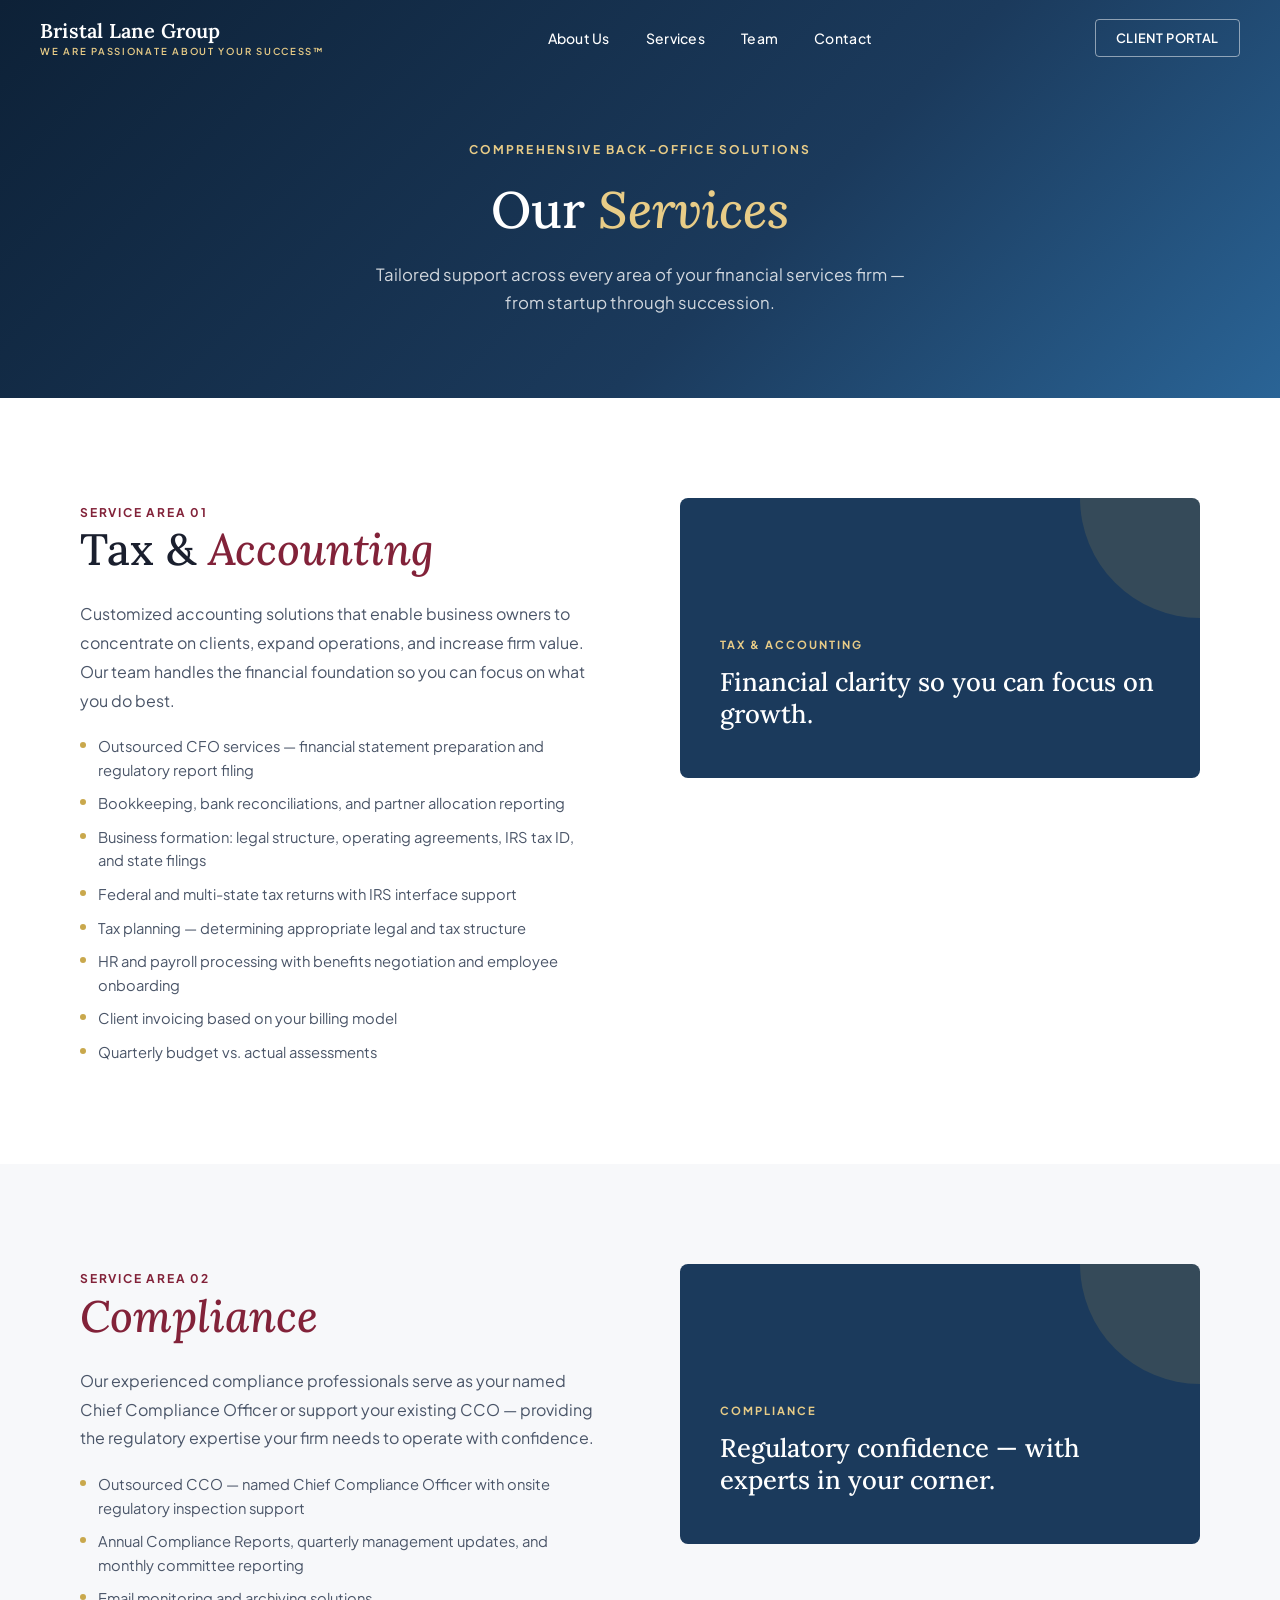
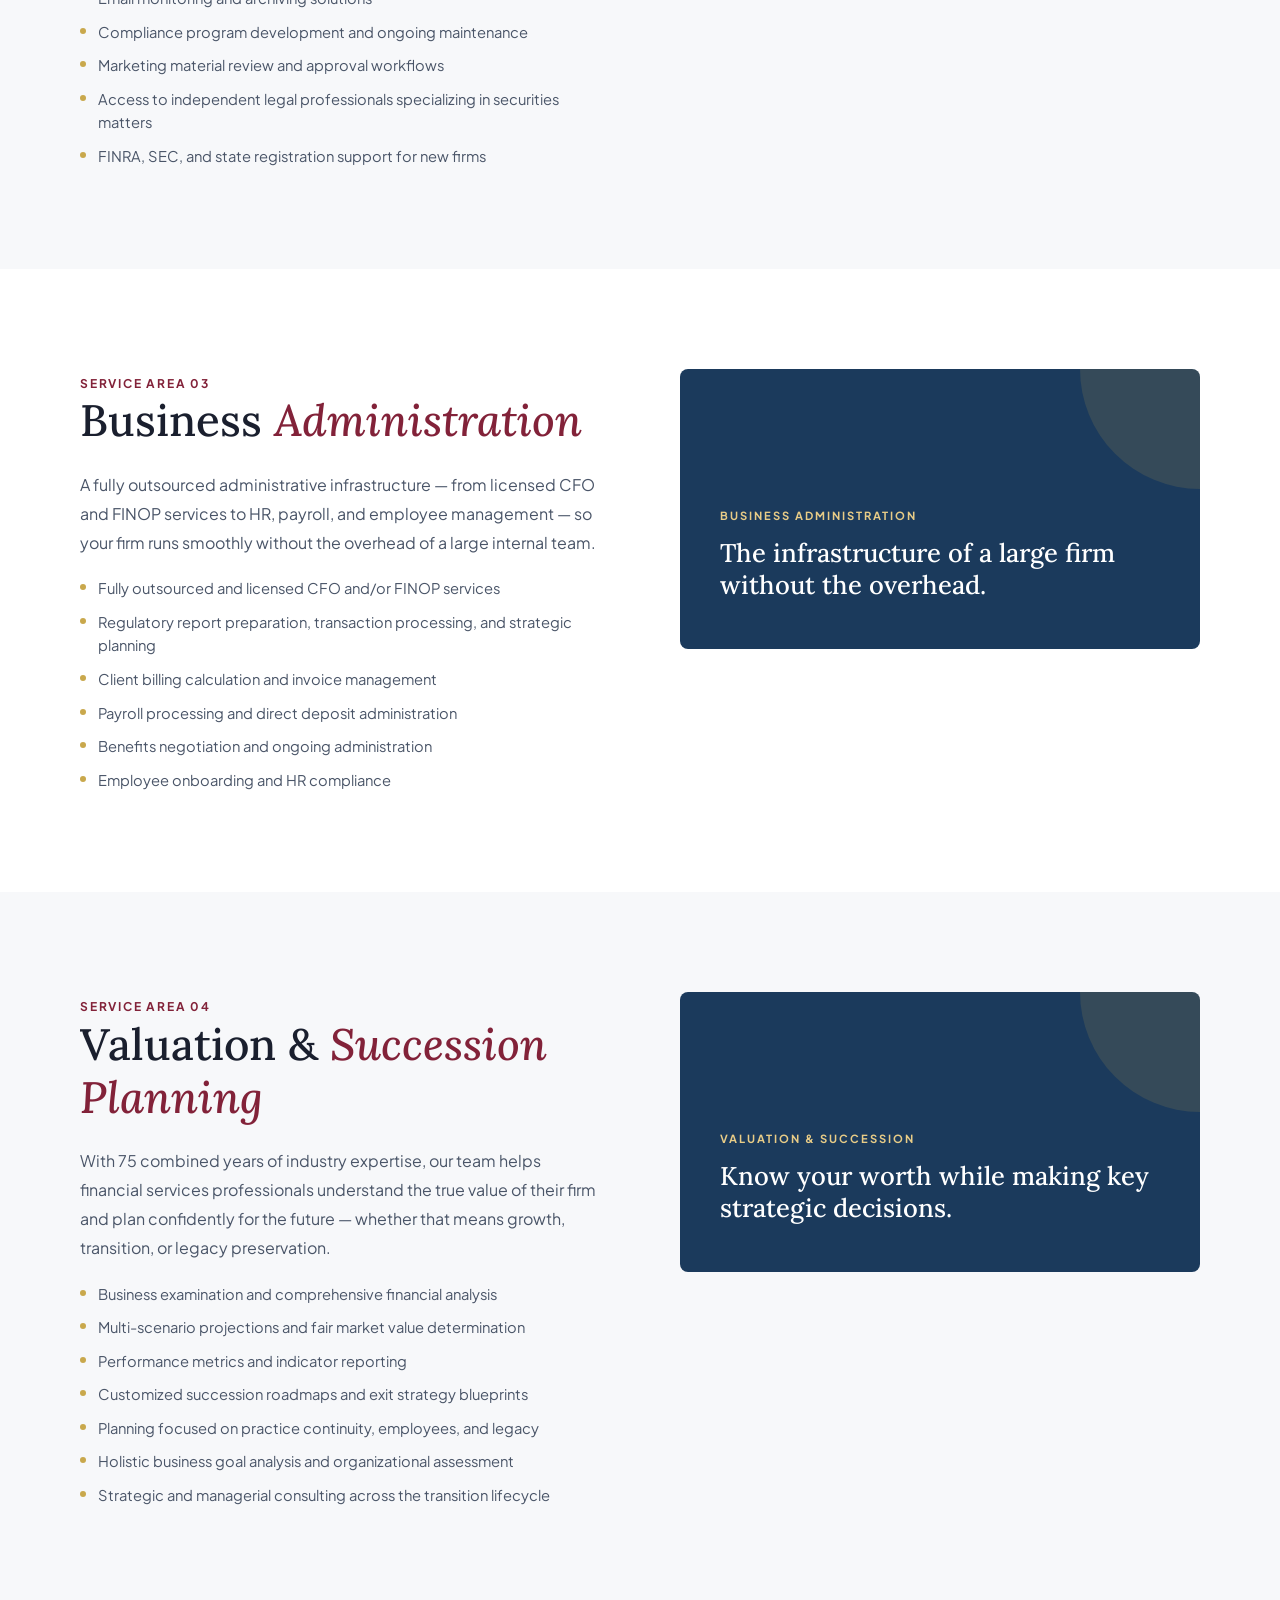
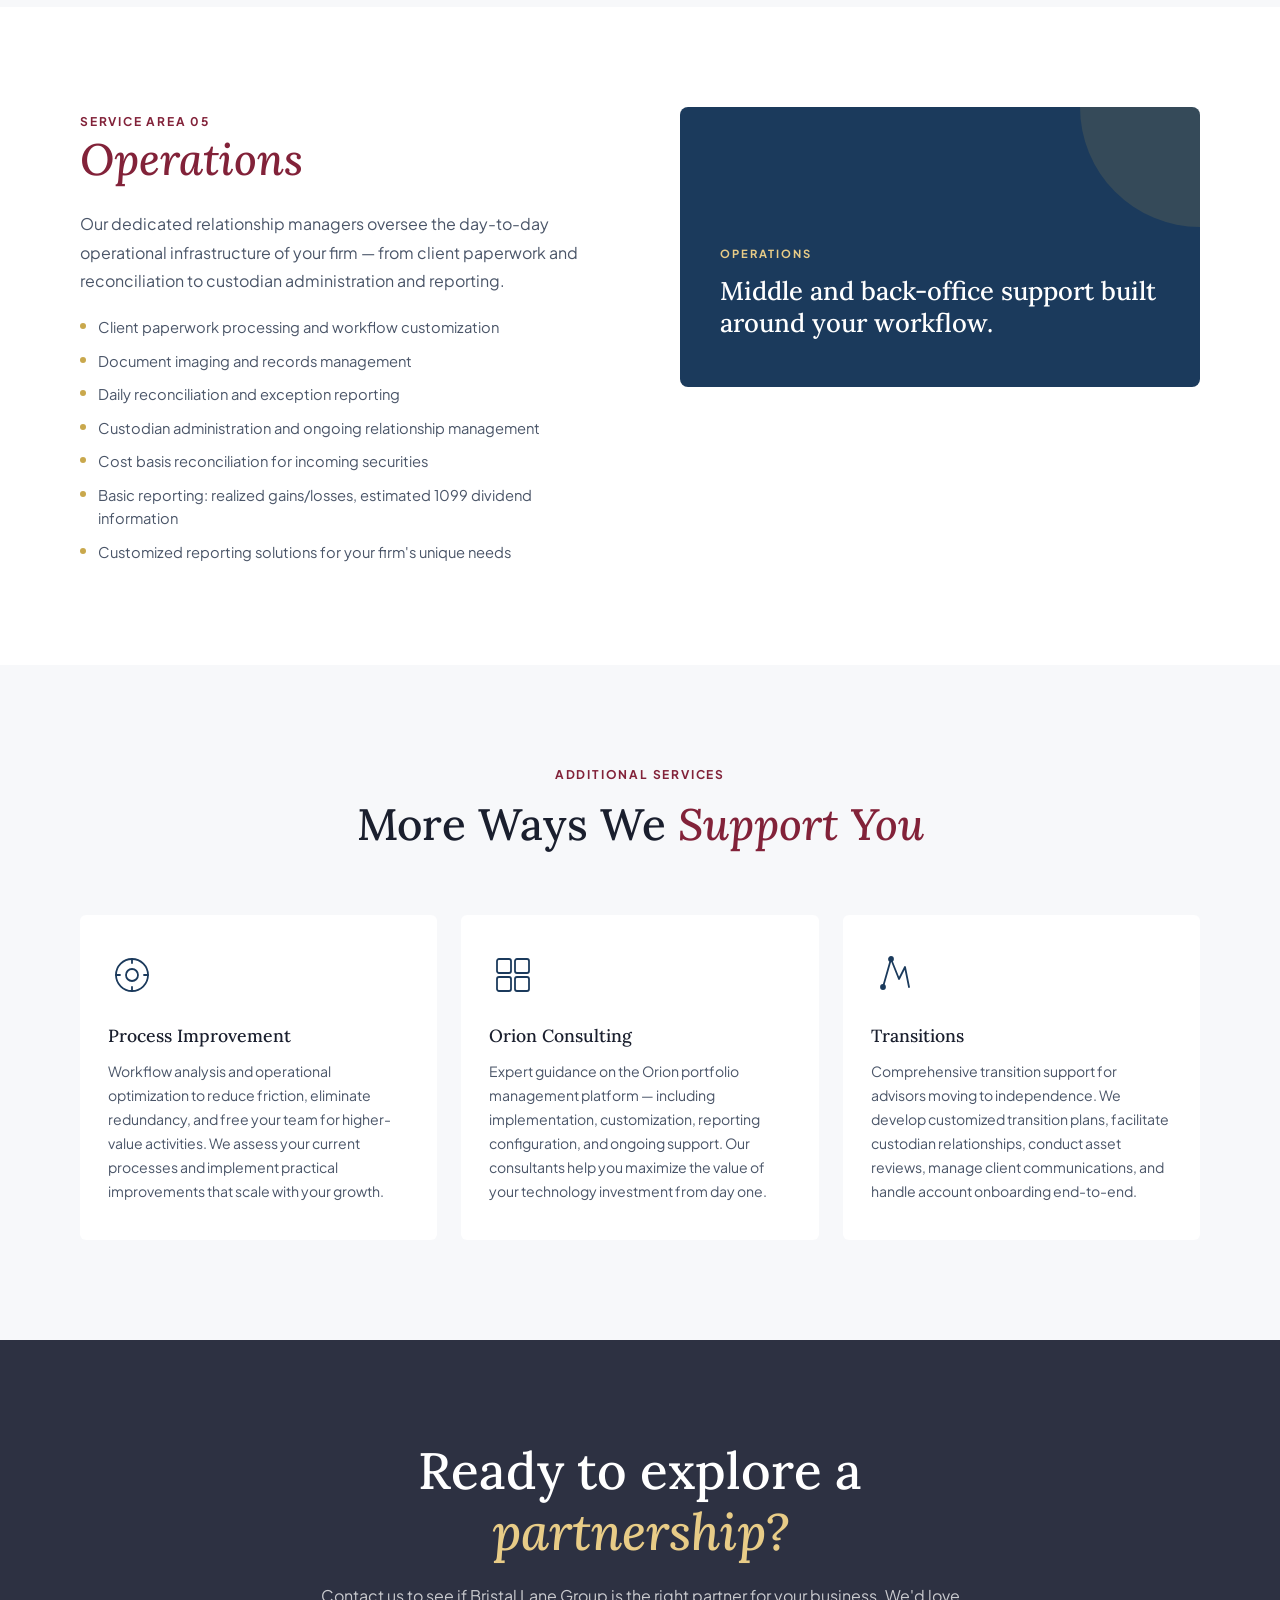
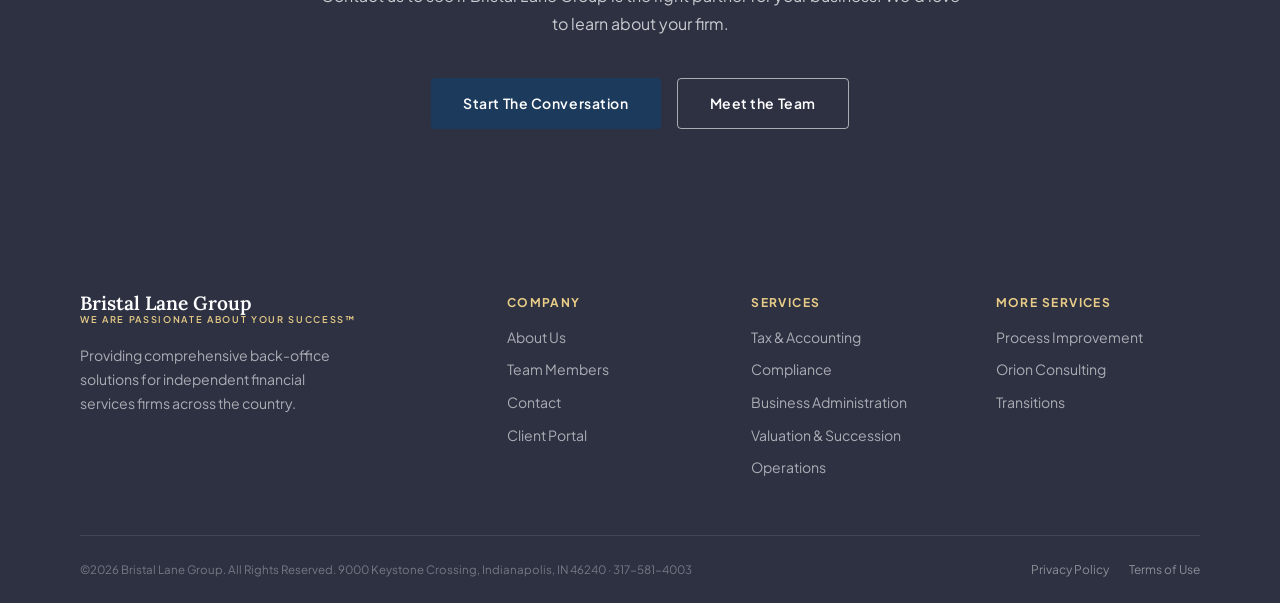
==== commit deeda27e: "Link homepage service cards to respective sections on services page Co-Authored-By: Claude Sonnet 4." ====
--- a/services.html
+++ b/services.html
@@ -125,7 +125,7 @@
   </div>
 
   <!-- TAX & ACCOUNTING -->
-  <section class="service-detail-section">
+  <section class="service-detail-section" id="tax-accounting">
     <div class="container">
       <div class="service-detail-grid">
         <div data-reveal>
@@ -155,7 +155,7 @@
   </section>
 
   <!-- COMPLIANCE -->
-  <section class="service-detail-section">
+  <section class="service-detail-section" id="compliance">
     <div class="container">
       <div class="service-detail-grid reverse">
         <div class="service-detail-visual" data-reveal>
@@ -184,7 +184,7 @@
   </section>
 
   <!-- BUSINESS ADMINISTRATION -->
-  <section class="service-detail-section">
+  <section class="service-detail-section" id="business-administration">
     <div class="container">
       <div class="service-detail-grid">
         <div data-reveal>
@@ -212,7 +212,7 @@
   </section>
 
   <!-- VALUATION & SUCCESSION -->
-  <section class="service-detail-section">
+  <section class="service-detail-section" id="valuation-succession">
     <div class="container">
       <div class="service-detail-grid reverse">
         <div class="service-detail-visual" data-reveal>
@@ -241,7 +241,7 @@
   </section>
 
   <!-- OPERATIONS -->
-  <section class="service-detail-section">
+  <section class="service-detail-section" id="operations">
     <div class="container">
       <div class="service-detail-grid">
         <div data-reveal>
@@ -270,7 +270,7 @@
   </section>
 
   <!-- PROCESS IMPROVEMENT + ORION + TRANSITIONS -->
-  <section class="services-section" style="background:var(--grey-bg);">
+  <section class="services-section" id="additional-services" style="background:var(--grey-bg);">
     <div class="container">
       <div class="section-header" data-reveal>
         <span class="section-eyebrow">Additional Services</span>
--- a/styles.css
+++ b/styles.css
@@ -18,6 +18,8 @@
   --blue-light: #5B9EC9;
   --gold:       #C9A84C;
   --gold-light: #E8CC87;
+  --crimson:    #822239;
+  --crimson-light: #a62d47;
   --charcoal:   #2D3142;
   --slate:      #4A5568;
   --grey-dark:  #3D4452;
@@ -66,7 +68,7 @@
   font-weight: 700;
   letter-spacing: 0.15em;
   text-transform: uppercase;
-  color: var(--navy);
+  color: var(--crimson);
   margin-bottom: 14px;
 }
 .section-eyebrow.light { color: var(--gold-light); }
@@ -80,7 +82,7 @@
   margin-bottom: 20px;
 }
 .section-heading.light { color: var(--white); }
-.section-heading em { font-style: italic; color: var(--navy); }
+.section-heading em { font-style: italic; color: var(--crimson); }
 .section-heading.light em { color: var(--gold-light); }
 
 .section-sub {
@@ -194,6 +196,7 @@
   font-size: 0.6rem;
   font-weight: 600;
   letter-spacing: 0.18em;
+  margin-top: 4px;
   text-transform: uppercase;
   color: var(--gold-light);
   transition: color var(--transition);
@@ -224,7 +227,7 @@
 }
 .nav-links a:hover::after { width: 100%; }
 .site-header.scrolled .nav-links a { color: var(--text-dark); }
-.site-header.scrolled .nav-links a::after { background: var(--navy); }
+.site-header.scrolled .nav-links a::after { background: var(--crimson); }
 
 .nav-actions { display: flex; align-items: center; gap: 16px; }
 
@@ -299,23 +302,83 @@
   inset: 0;
   background: linear-gradient(
     105deg,
-    rgba(13, 33, 55, 0.92) 0%,
-    rgba(27, 58, 92, 0.78) 60%,
-    rgba(42, 100, 150, 0.45) 100%
+    rgba(13, 33, 55, 0.82) 0%,
+    rgba(27, 58, 92, 0.65) 60%,
+    rgba(42, 100, 150, 0.35) 100%
   );
-  z-index: 1;
-}
+  z-index: 2;
+}
+
 
 .hero-shapes {
   position: absolute;
-  right: 0;
-  top: 0;
-  bottom: 0;
-  width: 60%;
-  z-index: 2;
+  inset: 0;
+  width: 100%;
+  height: 100%;
+  z-index: 1;
   pointer-events: none;
   overflow: hidden;
-  opacity: 0.18;
+}
+.hero-shapes svg {
+  width: 100%;
+  height: 100%;
+}
+
+/* Rings — each pulses opacity at different speeds and phases */
+.hs-ring-1 {
+  animation: ring-pulse 3.5s ease-in-out infinite, ring-spin 28s linear infinite;
+  transform-origin: 600px 280px;
+  opacity: 0.35;
+}
+.hs-ring-2 {
+  animation: ring-pulse 2.8s ease-in-out 0.6s infinite, ring-spin 20s linear reverse infinite;
+  transform-origin: 600px 280px;
+  opacity: 0.25;
+}
+.hs-ring-3 {
+  animation: ring-pulse 2.2s ease-in-out 1.2s infinite;
+  opacity: 0.2;
+}
+.hs-dot {
+  animation: dot-pulse 2.2s ease-in-out 1.2s infinite;
+  opacity: 0.6;
+}
+
+/* Lines — dasharray draw/erase cycle */
+.hs-line-1 {
+  stroke-dasharray: 1200;
+  animation: line-draw 4s ease-in-out infinite;
+  opacity: 0.2;
+}
+.hs-line-2 {
+  stroke-dasharray: 1200;
+  animation: line-draw 4s ease-in-out 1.3s infinite;
+  opacity: 0.15;
+}
+.hs-line-3 {
+  stroke-dasharray: 1200;
+  animation: line-draw 4s ease-in-out 2.6s infinite;
+  opacity: 0.1;
+}
+
+@keyframes ring-pulse {
+  0%, 100% { opacity: 0.08; }
+  50%       { opacity: 0.4; }
+}
+@keyframes dot-pulse {
+  0%, 100% { opacity: 0.2; r: 4; }
+  50%       { opacity: 0.9; r: 8; }
+}
+@keyframes ring-spin {
+  from { transform: rotate(0deg); }
+  to   { transform: rotate(360deg); }
+}
+@keyframes line-draw {
+  0%   { stroke-dashoffset: 1200; opacity: 0; }
+  20%  { opacity: 0.25; }
+  50%  { stroke-dashoffset: 0; opacity: 0.25; }
+  80%  { opacity: 0.25; }
+  100% { stroke-dashoffset: -1200; opacity: 0; }
 }
 
 .hero-content {
@@ -374,6 +437,7 @@
 
 .hero-scroll-indicator {
   position: absolute;
+  z-index: 4;
   bottom: 36px;
   left: 50%;
   transform: translateX(-50%);
@@ -433,7 +497,7 @@
   text-transform: uppercase;
   color: rgba(255,255,255,0.75);
 }
-.trust-bar-inner .dot { color: var(--gold); opacity: 0.7; }
+.trust-bar-inner .dot { color: var(--crimson); opacity: 1; }
 
 @keyframes marquee {
   from { transform: translateX(0); }
@@ -472,7 +536,7 @@
   border-bottom: 3px solid transparent;
   transition: border-color var(--transition), transform var(--transition);
 }
-.stat-card:hover { border-color: var(--navy); transform: translateY(-2px); }
+.stat-card:hover { border-color: var(--crimson); transform: translateY(-2px); }
 .stat-card.accent { background: var(--navy); }
 .stat-card.accent .stat-number,
 .stat-card.accent .stat-label { color: var(--white); }
@@ -525,13 +589,14 @@
   position: absolute;
   top: 0; left: 0; right: 0;
   height: 3px;
-  background: var(--gold);
+  background: var(--crimson);
   transform: scaleX(0);
   transform-origin: left;
   transition: transform 0.4s ease;
 }
 .service-card:hover { transform: translateY(-4px); box-shadow: 0 12px 40px rgba(0,0,0,0.08); }
 .service-card:hover::before { transform: scaleX(1); }
+
 
 .service-icon {
   width: 48px; height: 48px;
@@ -585,7 +650,7 @@
 .about-pillar { position: relative; }
 .pillar-line {
   width: 32px; height: 2px;
-  background: var(--gold);
+  background: var(--crimson);
   margin-bottom: 14px;
 }
 .about-pillar h4 {
@@ -651,7 +716,7 @@
 }
 .why-check {
   width: 28px; height: 28px;
-  background: var(--gold-light);
+  background: var(--crimson);
   border-radius: 50%;
   display: flex;
   align-items: center;
@@ -661,7 +726,7 @@
 }
 .why-check svg {
   width: 14px; height: 14px;
-  color: var(--navy);
+  color: var(--white);
 }
 .why-list li strong {
   display: block;
